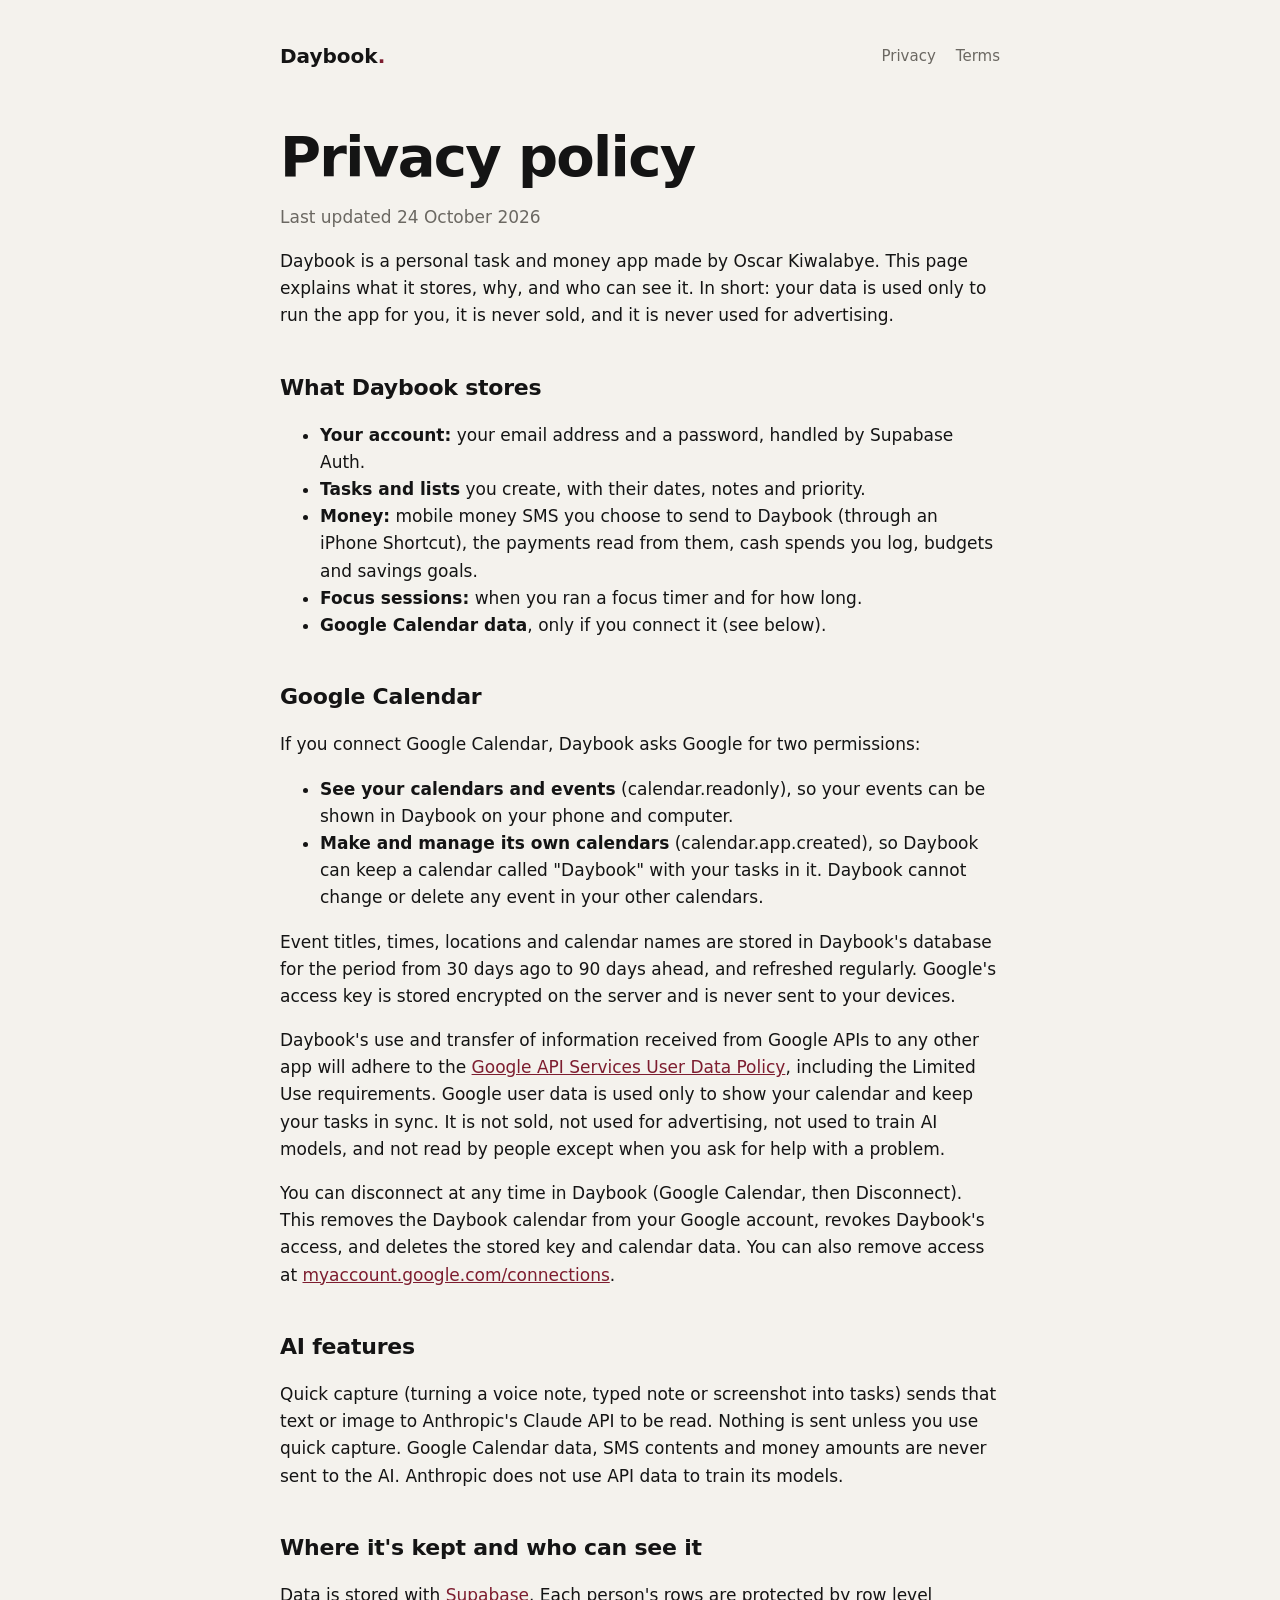
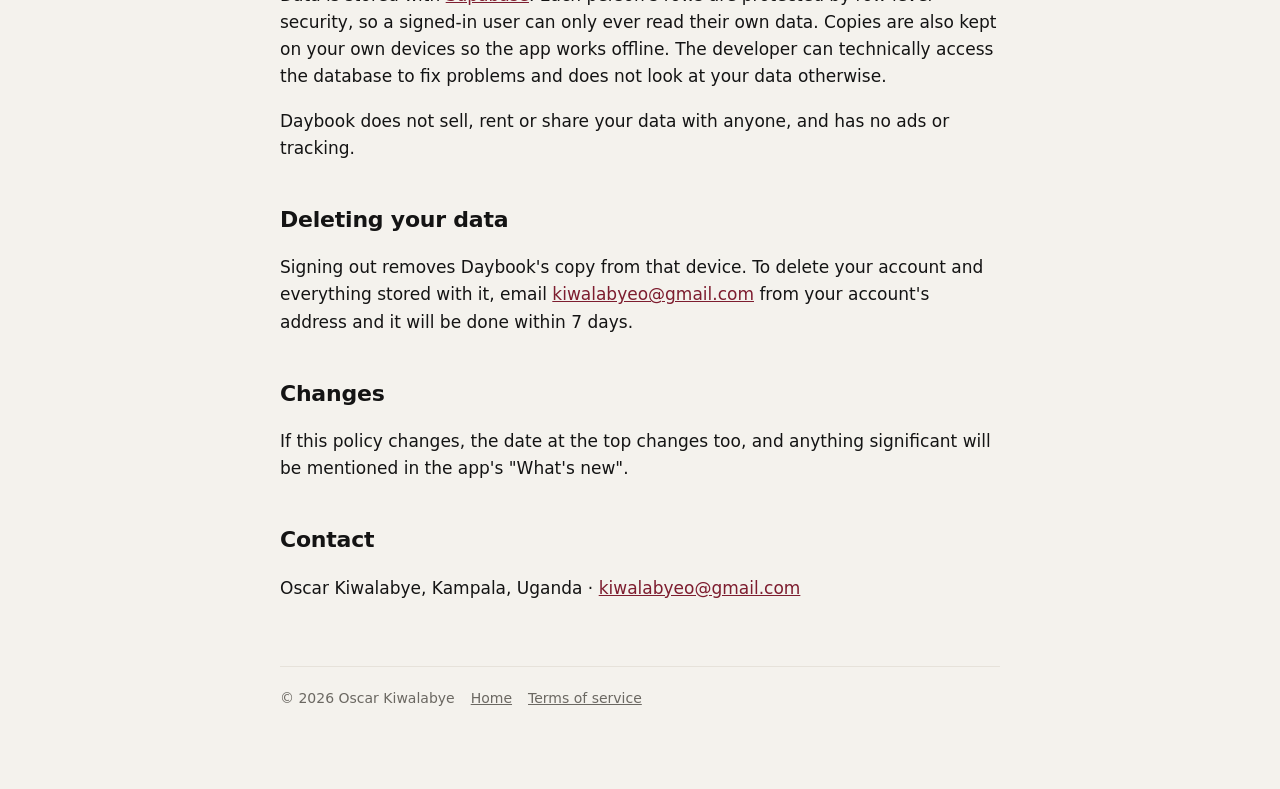
==== privacy.html @ af2bc6e4 "Daybook site: home, privacy policy, terms Co-Authored-By: Claude Opus 5.5 <noreply@anthropic.com> Cl" ====
<!doctype html>
<html lang="en">
<head>
<meta charset="utf-8"><meta name="viewport" content="width=device-width,initial-scale=1">
<title>Daybook privacy policy</title>
<link rel="stylesheet" href="style.css">
</head>
<body><div class="wrap">
<nav><a class="brand" href="./">Daybook<span>.</span></a><a href="privacy.html">Privacy</a><a href="terms.html">Terms</a></nav>

<h1>Privacy policy</h1>
<p class="muted">Last updated 24 October 2026</p>

<p>Daybook is a personal task and money app made by Oscar Kiwalabye. This page explains what it stores, why, and who can see it. In short: your data is used only to run the app for you, it is never sold, and it is never used for advertising.</p>

<h2>What Daybook stores</h2>
<ul>
  <li><b>Your account:</b> your email address and a password, handled by Supabase Auth.</li>
  <li><b>Tasks and lists</b> you create, with their dates, notes and priority.</li>
  <li><b>Money:</b> mobile money SMS you choose to send to Daybook (through an iPhone Shortcut), the payments read from them, cash spends you log, budgets and savings goals.</li>
  <li><b>Focus sessions:</b> when you ran a focus timer and for how long.</li>
  <li><b>Google Calendar data</b>, only if you connect it (see below).</li>
</ul>

<h2>Google Calendar</h2>
<p>If you connect Google Calendar, Daybook asks Google for two permissions:</p>
<ul>
  <li><b>See your calendars and events</b> (calendar.readonly), so your events can be shown in Daybook on your phone and computer.</li>
  <li><b>Make and manage its own calendars</b> (calendar.app.created), so Daybook can keep a calendar called "Daybook" with your tasks in it. Daybook cannot change or delete any event in your other calendars.</li>
</ul>
<p>Event titles, times, locations and calendar names are stored in Daybook's database for the period from 30 days ago to 90 days ahead, and refreshed regularly. Google's access key is stored encrypted on the server and is never sent to your devices.</p>
<p>Daybook's use and transfer of information received from Google APIs to any other app will adhere to the <a href="https://developers.google.com/terms/api-services-user-data-policy">Google API Services User Data Policy</a>, including the Limited Use requirements. Google user data is used only to show your calendar and keep your tasks in sync. It is not sold, not used for advertising, not used to train AI models, and not read by people except when you ask for help with a problem.</p>
<p>You can disconnect at any time in Daybook (Google Calendar, then Disconnect). This removes the Daybook calendar from your Google account, revokes Daybook's access, and deletes the stored key and calendar data. You can also remove access at <a href="https://myaccount.google.com/connections">myaccount.google.com/connections</a>.</p>

<h2>AI features</h2>
<p>Quick capture (turning a voice note, typed note or screenshot into tasks) sends that text or image to Anthropic's Claude API to be read. Nothing is sent unless you use quick capture. Google Calendar data, SMS contents and money amounts are never sent to the AI. Anthropic does not use API data to train its models.</p>

<h2>Where it's kept and who can see it</h2>
<p>Data is stored with <a href="https://supabase.com">Supabase</a>. Each person's rows are protected by row level security, so a signed-in user can only ever read their own data. Copies are also kept on your own devices so the app works offline. The developer can technically access the database to fix problems and does not look at your data otherwise.</p>
<p>Daybook does not sell, rent or share your data with anyone, and has no ads or tracking.</p>

<h2>Deleting your data</h2>
<p>Signing out removes Daybook's copy from that device. To delete your account and everything stored with it, email <a href="mailto:kiwalabyeo@gmail.com">kiwalabyeo@gmail.com</a> from your account's address and it will be done within 7 days.</p>

<h2>Changes</h2>
<p>If this policy changes, the date at the top changes too, and anything significant will be mentioned in the app's "What's new".</p>

<h2>Contact</h2>
<p>Oscar Kiwalabye, Kampala, Uganda · <a href="mailto:kiwalabyeo@gmail.com">kiwalabyeo@gmail.com</a></p>

<footer><span>© 2026 Oscar Kiwalabye</span><a href="./">Home</a><a href="terms.html">Terms of service</a></footer>
</div></body>
</html>
---- style.css ----
:root{--bg:#f4f2ed;--card:#fff;--ink:#141414;--muted:#6b6862;--line:#e6e2da;--accent:#7d1d2f;--tint:#f6e9eb}
@media (prefers-color-scheme:dark){:root{--bg:#0f0f0f;--card:#1c1c1c;--ink:#f2f0eb;--muted:#9c9890;--line:#2c2c2c;--accent:#d4627a;--tint:#3a1820}}
*{box-sizing:border-box}
body{margin:0;background:var(--bg);color:var(--ink);font:17px/1.6 "Inter",system-ui,-apple-system,"Segoe UI",sans-serif;-webkit-font-smoothing:antialiased}
.wrap{max-width:760px;margin:0 auto;padding:40px 20px 80px}
nav{display:flex;align-items:center;gap:20px;margin-bottom:56px}
nav .brand{font-weight:800;font-size:20px;color:var(--ink);text-decoration:none;flex:1}
nav .brand span{color:var(--accent)}
nav a{color:var(--muted);text-decoration:none;font-size:15px}
nav a:hover{color:var(--ink)}
h1{font-size:clamp(36px,7vw,56px);line-height:1.05;letter-spacing:-.03em;margin:0 0 16px}
h2{font-size:22px;letter-spacing:-.01em;margin:40px 0 8px}
h3{font-size:17px;margin:24px 0 4px}
p,li{color:var(--ink)}
.lead{font-size:20px;color:var(--muted);max-width:560px}
.muted{color:var(--muted)}
a{color:var(--accent)}
.grid{display:grid;grid-template-columns:repeat(auto-fit,minmax(220px,1fr));gap:12px;margin:40px 0}
.card{background:var(--card);border-radius:14px;padding:18px;box-shadow:0 1px 2px rgba(0,0,0,.04),0 8px 24px rgba(0,0,0,.06)}
.card b{display:block;margin-bottom:4px}
.card p{margin:0;color:var(--muted);font-size:15px}
.check{display:inline-block;width:14px;height:14px;border-radius:4px;background:var(--accent);margin-right:8px;vertical-align:-1px}
.note{background:var(--tint);border-radius:12px;padding:14px 16px;font-size:15px}
footer{margin-top:64px;padding-top:20px;border-top:1px solid var(--line);color:var(--muted);font-size:14px;display:flex;gap:16px;flex-wrap:wrap}
footer a{color:var(--muted)}
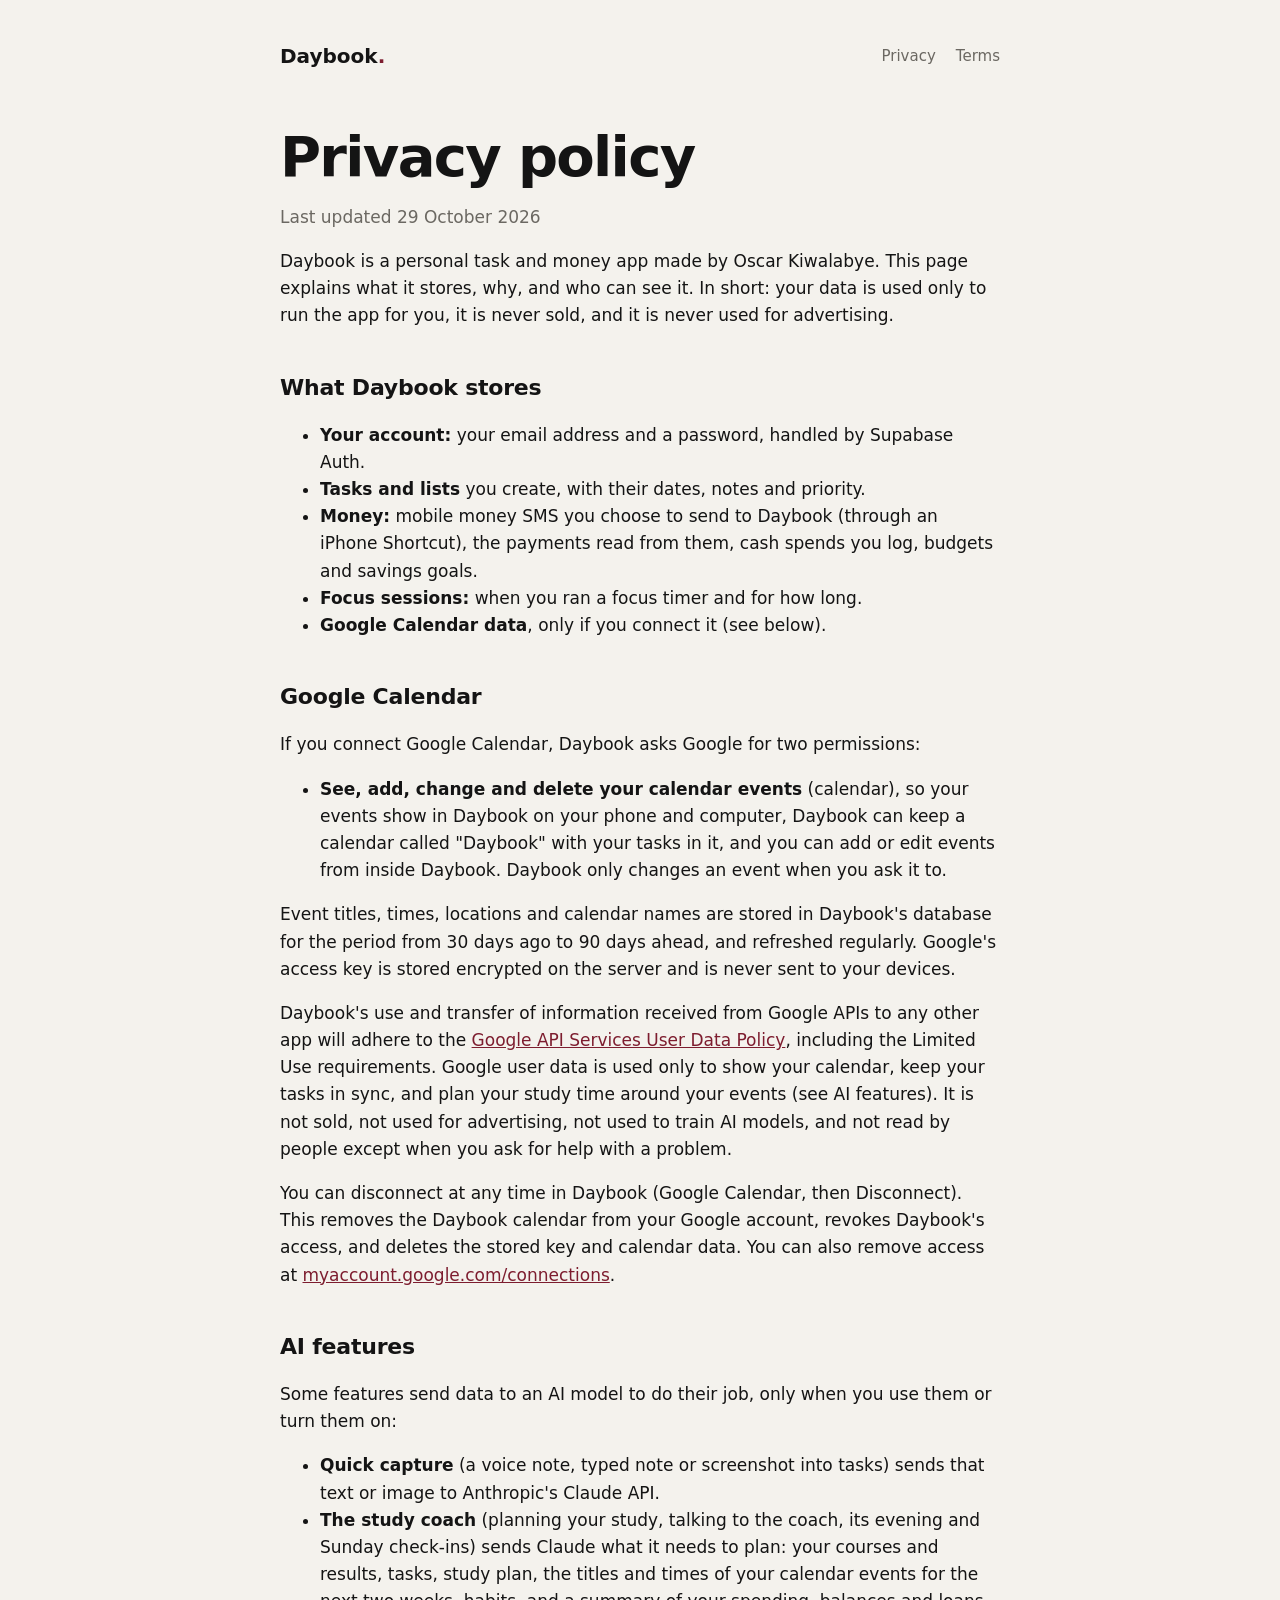
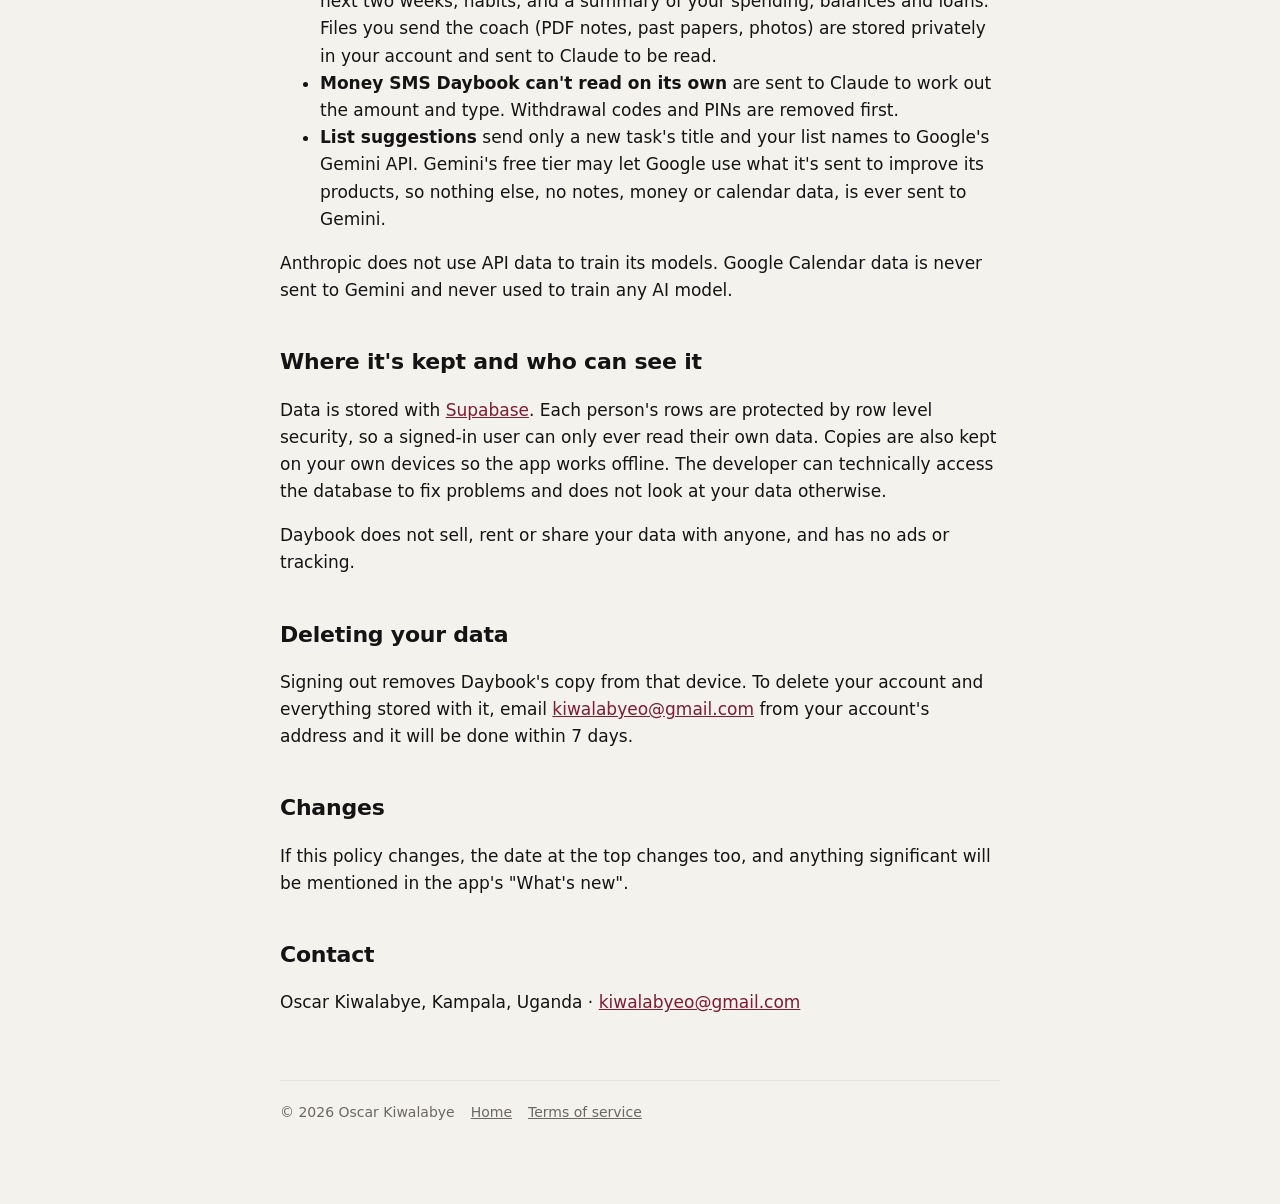
==== commit 2dadb1e8: "Privacy: full calendar access, study coach, SMS and list suggestions Co-Authored-By: Claude Opus 5.5" ====
--- a/privacy.html
+++ b/privacy.html
@@ -9,7 +9,7 @@
 <nav><a class="brand" href="./">Daybook<span>.</span></a><a href="privacy.html">Privacy</a><a href="terms.html">Terms</a></nav>
 
 <h1>Privacy policy</h1>
-<p class="muted">Last updated 24 October 2026</p>
+<p class="muted">Last updated 29 October 2026</p>
 
 <p>Daybook is a personal task and money app made by Oscar Kiwalabye. This page explains what it stores, why, and who can see it. In short: your data is used only to run the app for you, it is never sold, and it is never used for advertising.</p>
 
@@ -25,15 +25,21 @@
 <h2>Google Calendar</h2>
 <p>If you connect Google Calendar, Daybook asks Google for two permissions:</p>
 <ul>
-  <li><b>See your calendars and events</b> (calendar.readonly), so your events can be shown in Daybook on your phone and computer.</li>
-  <li><b>Make and manage its own calendars</b> (calendar.app.created), so Daybook can keep a calendar called "Daybook" with your tasks in it. Daybook cannot change or delete any event in your other calendars.</li>
+  <li><b>See, add, change and delete your calendar events</b> (calendar), so your events show in Daybook on your phone and computer, Daybook can keep a calendar called "Daybook" with your tasks in it, and you can add or edit events from inside Daybook. Daybook only changes an event when you ask it to.</li>
 </ul>
 <p>Event titles, times, locations and calendar names are stored in Daybook's database for the period from 30 days ago to 90 days ahead, and refreshed regularly. Google's access key is stored encrypted on the server and is never sent to your devices.</p>
-<p>Daybook's use and transfer of information received from Google APIs to any other app will adhere to the <a href="https://developers.google.com/terms/api-services-user-data-policy">Google API Services User Data Policy</a>, including the Limited Use requirements. Google user data is used only to show your calendar and keep your tasks in sync. It is not sold, not used for advertising, not used to train AI models, and not read by people except when you ask for help with a problem.</p>
+<p>Daybook's use and transfer of information received from Google APIs to any other app will adhere to the <a href="https://developers.google.com/terms/api-services-user-data-policy">Google API Services User Data Policy</a>, including the Limited Use requirements. Google user data is used only to show your calendar, keep your tasks in sync, and plan your study time around your events (see AI features). It is not sold, not used for advertising, not used to train AI models, and not read by people except when you ask for help with a problem.</p>
 <p>You can disconnect at any time in Daybook (Google Calendar, then Disconnect). This removes the Daybook calendar from your Google account, revokes Daybook's access, and deletes the stored key and calendar data. You can also remove access at <a href="https://myaccount.google.com/connections">myaccount.google.com/connections</a>.</p>
 
 <h2>AI features</h2>
-<p>Quick capture (turning a voice note, typed note or screenshot into tasks) sends that text or image to Anthropic's Claude API to be read. Nothing is sent unless you use quick capture. Google Calendar data, SMS contents and money amounts are never sent to the AI. Anthropic does not use API data to train its models.</p>
+<p>Some features send data to an AI model to do their job, only when you use them or turn them on:</p>
+<ul>
+  <li><b>Quick capture</b> (a voice note, typed note or screenshot into tasks) sends that text or image to Anthropic's Claude API.</li>
+  <li><b>The study coach</b> (planning your study, talking to the coach, its evening and Sunday check-ins) sends Claude what it needs to plan: your courses and results, tasks, study plan, the titles and times of your calendar events for the next two weeks, habits, and a summary of your spending, balances and loans. Files you send the coach (PDF notes, past papers, photos) are stored privately in your account and sent to Claude to be read.</li>
+  <li><b>Money SMS Daybook can't read on its own</b> are sent to Claude to work out the amount and type. Withdrawal codes and PINs are removed first.</li>
+  <li><b>List suggestions</b> send only a new task's title and your list names to Google's Gemini API. Gemini's free tier may let Google use what it's sent to improve its products, so nothing else, no notes, money or calendar data, is ever sent to Gemini.</li>
+</ul>
+<p>Anthropic does not use API data to train its models. Google Calendar data is never sent to Gemini and never used to train any AI model.</p>
 
 <h2>Where it's kept and who can see it</h2>
 <p>Data is stored with <a href="https://supabase.com">Supabase</a>. Each person's rows are protected by row level security, so a signed-in user can only ever read their own data. Copies are also kept on your own devices so the app works offline. The developer can technically access the database to fix problems and does not look at your data otherwise.</p>
--- a/style.css
+++ b/style.css
@@ -15,7 +15,8 @@
 .lead{font-size:20px;color:var(--muted);max-width:560px}
 .muted{color:var(--muted)}
 a{color:var(--accent)}
-.grid{display:grid;grid-template-columns:repeat(auto-fit,minmax(220px,1fr));gap:12px;margin:40px 0}
+.grid{display:grid;grid-template-columns:repeat(2,1fr);gap:12px;margin:40px 0}
+@media (max-width:560px){.grid{grid-template-columns:1fr}}
 .card{background:var(--card);border-radius:14px;padding:18px;box-shadow:0 1px 2px rgba(0,0,0,.04),0 8px 24px rgba(0,0,0,.06)}
 .card b{display:block;margin-bottom:4px}
 .card p{margin:0;color:var(--muted);font-size:15px}
